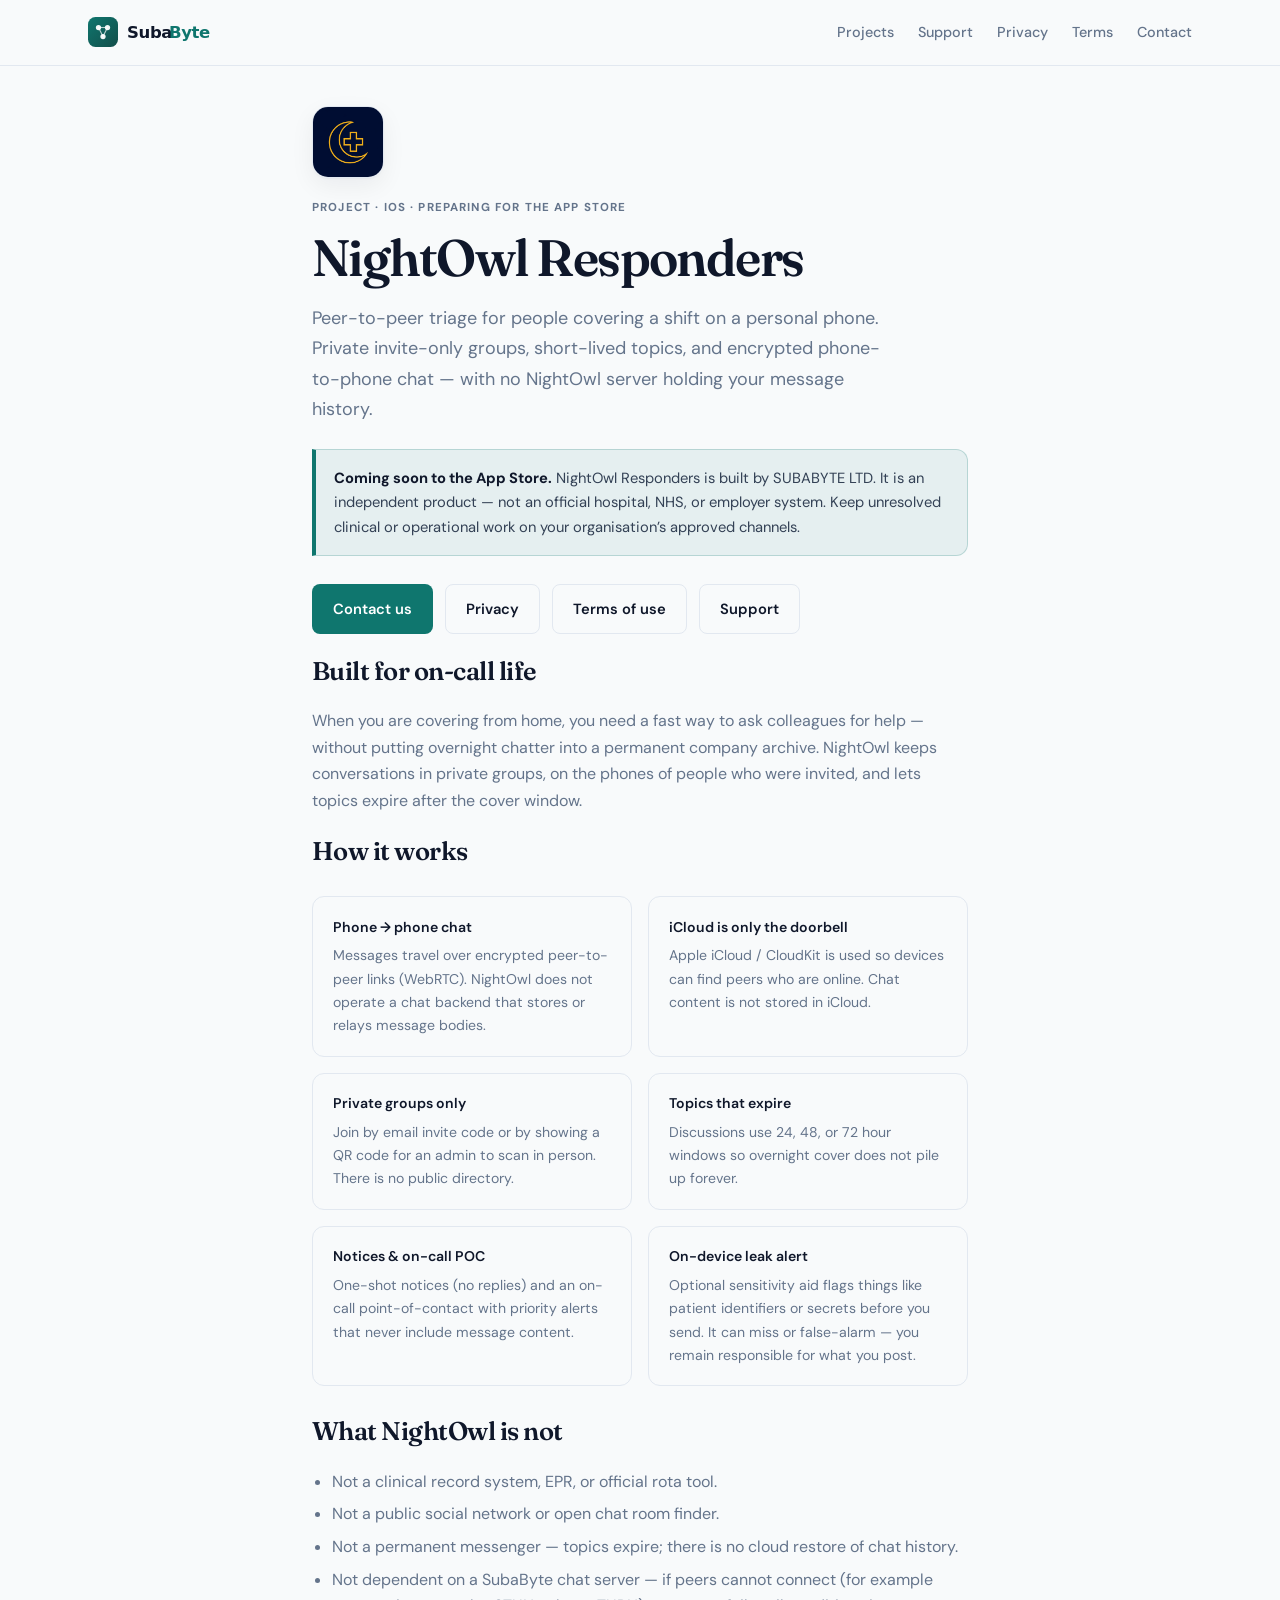
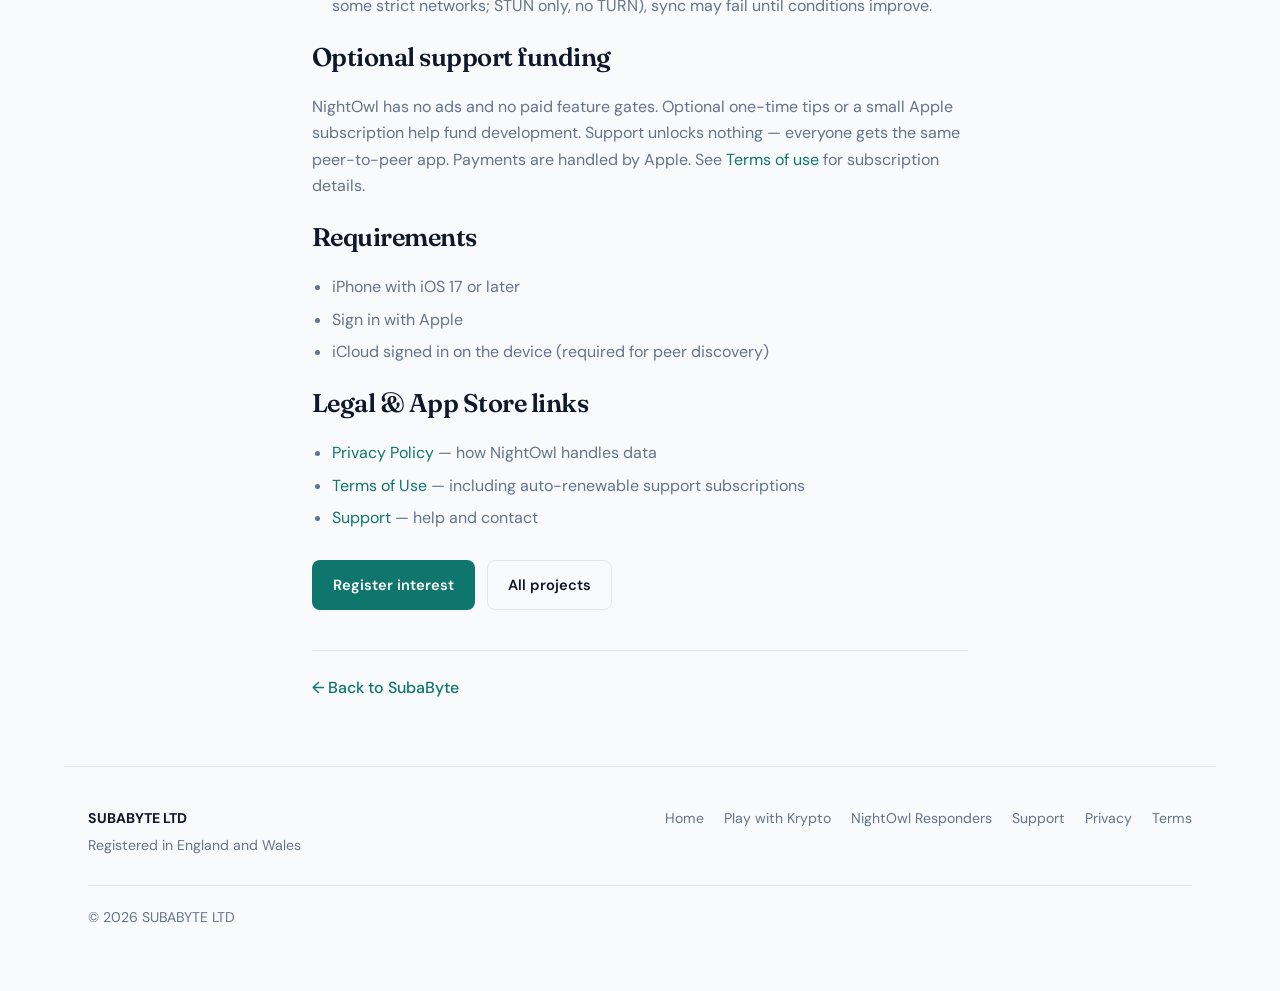
==== nightowl-responders.html @ ca00fe1f "Add NightOwl Responders product page and App Store legal URLs. Rename Topic Chat to NightOwl on the " ====
<!DOCTYPE html>
<html lang="en-GB">
<head>
  <meta charset="utf-8">
  <meta name="viewport" content="width=device-width, initial-scale=1">
  <title>NightOwl Responders — SubaByte</title>
  <meta name="description" content="NightOwl Responders is a privacy-first peer-to-peer on-call chat app from SUBABYTE LTD. Private groups, short-lived topics, no NightOwl chat server — messages stay on your phones.">
  <link rel="canonical" href="https://subabyte.co.uk/nightowl-responders.html">
  <link rel="icon" href="assets/logo-mark.svg" type="image/svg+xml">
  <link rel="preconnect" href="https://fonts.googleapis.com">
  <link rel="preconnect" href="https://fonts.gstatic.com" crossorigin>
  <link href="https://fonts.googleapis.com/css2?family=DM+Sans:ital,opsz,wght@0,9..40,400;0,9..40,500;0,9..40,600;0,9..40,700&family=Fraunces:opsz,wght@9..144,500;9..144,600;9..144,700&display=swap" rel="stylesheet">
  <link rel="stylesheet" href="styles.css">
</head>
<body>
  <header class="site-header">
    <div class="site-header__inner">
      <a class="brand" href="index.html">
        <img src="assets/logo.svg" alt="SubaByte" width="168" height="40">
      </a>
      <nav>
        <a href="index.html#projects">Projects</a>
        <a href="support.html">Support</a>
        <a href="privacy.html">Privacy</a>
        <a href="terms.html">Terms</a>
        <a href="mailto:contact@subabyte.co.uk">Contact</a>
      </nav>
    </div>
  </header>

  <main class="page project-page">
    <img class="app-hero-icon" src="assets/nightowl-responders-icon.png" width="72" height="72" alt="NightOwl Responders app icon">
    <p class="eyebrow">Project · iOS · Preparing for the App Store</p>
    <h1>NightOwl Responders</h1>
    <p class="lede">
      Peer-to-peer triage for people covering a shift on a personal phone.
      Private invite-only groups, short-lived topics, and encrypted phone-to-phone chat —
      with no NightOwl server holding your message history.
    </p>

    <div class="note">
      <strong>Coming soon to the App Store.</strong>
      NightOwl Responders is built by SUBABYTE LTD. It is an independent product —
      not an official hospital, NHS, or employer system. Keep unresolved clinical or
      operational work on your organisation’s approved channels.
    </div>

    <p class="cta-row">
      <a class="button" href="mailto:contact@subabyte.co.uk?subject=NightOwl%20Responders">Contact us</a>
      <a class="button ghost" href="privacy.html#nightowl">Privacy</a>
      <a class="button ghost" href="terms.html">Terms of use</a>
      <a class="button ghost" href="support.html#nightowl">Support</a>
    </p>

    <h2>Built for on-call life</h2>
    <p>
      When you are covering from home, you need a fast way to ask colleagues for help —
      without putting overnight chatter into a permanent company archive.
      NightOwl keeps conversations in private groups, on the phones of people who were invited,
      and lets topics expire after the cover window.
    </p>

    <h2>How it works</h2>
    <div class="card-grid">
      <div class="info-card">
        <h4>Phone → phone chat</h4>
        <p>Messages travel over encrypted peer-to-peer links (WebRTC). NightOwl does not operate a chat backend that stores or relays message bodies.</p>
      </div>
      <div class="info-card">
        <h4>iCloud is only the doorbell</h4>
        <p>Apple iCloud / CloudKit is used so devices can find peers who are online. Chat content is not stored in iCloud.</p>
      </div>
      <div class="info-card">
        <h4>Private groups only</h4>
        <p>Join by email invite code or by showing a QR code for an admin to scan in person. There is no public directory.</p>
      </div>
      <div class="info-card">
        <h4>Topics that expire</h4>
        <p>Discussions use 24, 48, or 72 hour windows so overnight cover does not pile up forever.</p>
      </div>
      <div class="info-card">
        <h4>Notices &amp; on-call POC</h4>
        <p>One-shot notices (no replies) and an on-call point-of-contact with priority alerts that never include message content.</p>
      </div>
      <div class="info-card">
        <h4>On-device leak alert</h4>
        <p>Optional sensitivity aid flags things like patient identifiers or secrets before you send. It can miss or false-alarm — you remain responsible for what you post.</p>
      </div>
    </div>

    <h2>What NightOwl is not</h2>
    <ul>
      <li>Not a clinical record system, EPR, or official rota tool.</li>
      <li>Not a public social network or open chat room finder.</li>
      <li>Not a permanent messenger — topics expire; there is no cloud restore of chat history.</li>
      <li>Not dependent on a SubaByte chat server — if peers cannot connect (for example some strict networks; STUN only, no TURN), sync may fail until conditions improve.</li>
    </ul>

    <h2>Optional support funding</h2>
    <p>
      NightOwl has no ads and no paid feature gates. Optional one-time tips or a small
      Apple subscription help fund development. Support unlocks nothing — everyone gets
      the same peer-to-peer app. Payments are handled by Apple.
      See <a href="terms.html">Terms of use</a> for subscription details.
    </p>

    <h2>Requirements</h2>
    <ul>
      <li>iPhone with iOS&nbsp;17 or later</li>
      <li>Sign in with Apple</li>
      <li>iCloud signed in on the device (required for peer discovery)</li>
    </ul>

    <h2>Legal &amp; App Store links</h2>
    <ul>
      <li><a href="privacy.html#nightowl">Privacy Policy</a> — how NightOwl handles data</li>
      <li><a href="terms.html">Terms of Use</a> — including auto-renewable support subscriptions</li>
      <li><a href="support.html#nightowl">Support</a> — help and contact</li>
    </ul>

    <p class="cta-row">
      <a class="button" href="mailto:contact@subabyte.co.uk?subject=NightOwl%20Responders%20interest">Register interest</a>
      <a class="button ghost" href="index.html#projects">All projects</a>
    </p>

    <p class="back-link"><a href="index.html">← Back to SubaByte</a></p>
  </main>

  <footer class="site-footer">
    <div class="footer-brand">
      <strong>SUBABYTE LTD</strong>
      <span>Registered in England and Wales</span>
    </div>
    <div class="footer-links">
      <a href="index.html">Home</a>
      <a href="play-with-krypto.html">Play with Krypto</a>
      <a href="nightowl-responders.html">NightOwl Responders</a>
      <a href="support.html">Support</a>
      <a href="privacy.html">Privacy</a>
      <a href="terms.html">Terms</a>
    </div>
    <p class="footer-copy">© <span id="year"></span> SUBABYTE LTD</p>
  </footer>
  <script>document.getElementById("year").textContent = new Date().getFullYear();</script>
</body>
</html>
---- styles.css ----
/* SubaByte LTD — company site */
:root {
  --bg: #f8fafb;
  --bg-elevated: #ffffff;
  --ink: #0f172a;
  --ink-soft: #334155;
  --muted: #64748b;
  --accent: #0f766e;
  --accent-dark: #134e4a;
  --accent-soft: rgba(15, 118, 110, 0.08);
  --accent-border: rgba(15, 118, 110, 0.22);
  --line: #e2e8f0;
  --shadow: 0 1px 2px rgba(15, 23, 42, 0.04), 0 8px 24px rgba(15, 23, 42, 0.06);
  --shadow-lg: 0 4px 6px rgba(15, 23, 42, 0.04), 0 20px 40px rgba(15, 23, 42, 0.08);
  --max: 44rem;
  --wide: 72rem;
  --radius: 12px;
  --radius-lg: 16px;
  --sans: "DM Sans", "Segoe UI", system-ui, sans-serif;
  --serif: "Fraunces", Georgia, "Times New Roman", serif;
}

* { box-sizing: border-box; }
html { scroll-behavior: smooth; }

body {
  margin: 0;
  font-family: var(--sans);
  background: var(--bg);
  color: var(--ink);
  line-height: 1.65;
  min-height: 100vh;
  -webkit-font-smoothing: antialiased;
}

a { color: var(--accent); text-decoration: none; }
a:hover { text-decoration: underline; text-underline-offset: 0.18em; }

/* Header */
.site-header {
  position: sticky;
  top: 0;
  z-index: 100;
  background: rgba(248, 250, 251, 0.92);
  backdrop-filter: blur(12px);
  border-bottom: 1px solid var(--line);
}

.site-header__inner {
  max-width: var(--wide);
  margin: 0 auto;
  padding: 0.9rem 1.5rem;
  display: flex;
  align-items: center;
  justify-content: space-between;
  gap: 1rem;
}

.brand {
  display: flex;
  align-items: center;
  gap: 0.65rem;
  text-decoration: none;
  color: var(--ink);
}

.brand:hover { text-decoration: none; }

.brand img,
.brand svg {
  height: 36px;
  width: auto;
  display: block;
}

.brand--compact img { height: 32px; }

nav {
  display: flex;
  flex-wrap: wrap;
  justify-content: flex-end;
  align-items: center;
  gap: 0.25rem 1.5rem;
}

nav a {
  color: var(--muted);
  font-size: 0.9rem;
  font-weight: 500;
  text-decoration: none;
}

nav a:hover,
nav a[aria-current="page"] {
  color: var(--ink);
}

/* Layout */
.hero,
.page,
.section {
  max-width: var(--max);
  margin: 0 auto;
  padding: 2.5rem 1.5rem 0.5rem;
}

.section--wide {
  max-width: var(--wide);
}

.company-hero {
  max-width: var(--wide);
  padding: 4rem 1.5rem 3rem;
  display: grid;
  grid-template-columns: 1fr;
  gap: 2.5rem;
  align-items: center;
}

@media (min-width: 900px) {
  .company-hero {
    grid-template-columns: 1.15fr 0.85fr;
    padding-top: 5rem;
    padding-bottom: 4rem;
  }
}

.hero-panel {
  background: var(--bg-elevated);
  border: 1px solid var(--line);
  border-radius: var(--radius-lg);
  padding: 1.75rem;
  box-shadow: var(--shadow);
}

.hero-panel__title {
  font-size: 0.72rem;
  font-weight: 700;
  letter-spacing: 0.08em;
  text-transform: uppercase;
  color: var(--accent);
  margin: 0 0 1rem;
}

.trust-list {
  list-style: none;
  padding: 0;
  margin: 0;
}

.trust-list li {
  display: flex;
  align-items: flex-start;
  gap: 0.65rem;
  padding: 0.55rem 0;
  border-bottom: 1px solid var(--line);
  color: var(--ink-soft);
  font-size: 0.92rem;
}

.trust-list li:last-child { border-bottom: none; }

.trust-list li::before {
  content: "✓";
  color: var(--accent);
  font-weight: 700;
  flex-shrink: 0;
}

.eyebrow {
  text-transform: uppercase;
  letter-spacing: 0.1em;
  font-size: 0.72rem;
  color: var(--accent);
  font-weight: 700;
  margin: 0 0 0.85rem;
}

h1 {
  font-family: var(--serif);
  font-size: clamp(2.2rem, 5vw, 3.2rem);
  font-weight: 600;
  line-height: 1.1;
  letter-spacing: -0.03em;
  margin: 0 0 1rem;
  color: var(--ink);
}

h2 {
  font-family: var(--serif);
  font-size: 1.6rem;
  font-weight: 600;
  margin: 0 0 0.85rem;
  letter-spacing: -0.02em;
}

h3 {
  font-family: var(--serif);
  font-size: 1.25rem;
  font-weight: 600;
  margin: 0 0 0.5rem;
}

h4 {
  font-size: 0.95rem;
  font-weight: 600;
  margin: 1.25rem 0 0.4rem;
  color: var(--ink);
}

.lede,
.section p,
.page p,
.section-intro {
  color: var(--muted);
}

.lede {
  font-size: 1.125rem;
  max-width: 36rem;
  margin: 0;
  line-height: 1.7;
}

.section p { margin: 0 0 1rem; }
.section-intro { margin: -0.2rem 0 1.75rem; }

.section-heading {
  max-width: var(--wide);
  margin: 0 auto;
  padding: 0 1.5rem;
}

.section-heading h2 { margin-bottom: 0.35rem; }

/* Buttons */
.cta-row {
  display: flex;
  flex-wrap: wrap;
  gap: 0.75rem;
  margin-top: 1.75rem;
}

.button {
  display: inline-flex;
  align-items: center;
  justify-content: center;
  padding: 0.75rem 1.25rem;
  border-radius: 8px;
  background: var(--accent);
  color: #fff;
  font-weight: 600;
  font-size: 0.92rem;
  text-decoration: none;
  border: 1px solid transparent;
  transition: background 0.15s ease, transform 0.15s ease;
}

.button:hover {
  text-decoration: none;
  background: var(--accent-dark);
}

.button.ghost {
  background: transparent;
  color: var(--ink);
  border-color: var(--line);
}

.button.ghost:hover {
  background: var(--bg-elevated);
  border-color: var(--muted);
}

/* Official Apple App Store badge — do not recolor or alter artwork */
.app-store-badge {
  display: inline-flex;
  align-items: center;
  line-height: 0;
  text-decoration: none;
}

.app-store-badge:hover {
  text-decoration: none;
  opacity: 0.92;
}

.app-store-badge img {
  display: block;
  height: 40px;
  width: auto;
}

.text-link {
  font-weight: 600;
  color: var(--accent);
}

/* Project cards */
.project-grid {
  max-width: var(--wide);
  margin: 0 auto;
  padding: 0 1.5rem 1rem;
  display: grid;
  gap: 1.25rem;
}

@media (min-width: 768px) {
  .project-grid {
    grid-template-columns: repeat(2, 1fr);
  }

  .project-grid .project--featured {
    grid-column: 1 / -1;
  }
}

.project {
  background: var(--bg-elevated);
  border: 1px solid var(--line);
  border-radius: var(--radius-lg);
  padding: 1.5rem 1.6rem;
  box-shadow: var(--shadow);
  display: flex;
  flex-direction: column;
  gap: 0.75rem;
}

.project--featured {
  display: grid;
  gap: 1.5rem;
}

@media (min-width: 768px) {
  .project--featured {
    grid-template-columns: 1fr 1fr;
    padding: 2rem;
  }
}

.project-soon {
  border-style: dashed;
  background: transparent;
  box-shadow: none;
}

.project-icon {
  width: 48px;
  height: 48px;
  border-radius: 10px;
  display: flex;
  align-items: center;
  justify-content: center;
  font-size: 1.35rem;
  background: var(--accent-soft);
  border: 1px solid var(--accent-border);
}

.project-app-icon {
  width: 56px;
  height: 56px;
  border-radius: 12px;
  display: block;
  object-fit: cover;
  border: 1px solid var(--line);
  box-shadow: var(--shadow);
}

.project-page .app-hero-icon {
  width: 72px;
  height: 72px;
  border-radius: 16px;
  display: block;
  margin: 0 0 1.25rem;
  object-fit: cover;
  border: 1px solid var(--line);
  box-shadow: var(--shadow);
}

.project-status {
  margin: 0;
  font-size: 0.7rem;
  font-weight: 700;
  letter-spacing: 0.07em;
  text-transform: uppercase;
  color: var(--accent);
}

.project-soon .project-status { color: var(--muted); }

.project-copy p {
  margin: 0 0 0.75rem;
  color: var(--muted);
  font-size: 0.95rem;
}

.project-copy p:last-child { margin-bottom: 0; }

.feature-tags {
  display: flex;
  flex-wrap: wrap;
  gap: 0.45rem;
  margin: 0.5rem 0 0;
  padding: 0;
  list-style: none;
}

.feature-tags li {
  font-size: 0.75rem;
  font-weight: 600;
  padding: 0.3rem 0.65rem;
  border-radius: 999px;
  background: var(--accent-soft);
  color: var(--accent-dark);
  border: 1px solid var(--accent-border);
}

/* Values strip */
.values-strip {
  max-width: var(--wide);
  margin: 3rem auto 0;
  padding: 2rem 1.5rem;
  display: grid;
  gap: 1.25rem;
  border-top: 1px solid var(--line);
  border-bottom: 1px solid var(--line);
  background: var(--bg-elevated);
}

@media (min-width: 768px) {
  .values-strip {
    grid-template-columns: repeat(3, 1fr);
    gap: 2rem;
  }
}

.value-item h3 {
  font-family: var(--sans);
  font-size: 0.95rem;
  margin-bottom: 0.35rem;
}

.value-item p {
  margin: 0;
  font-size: 0.9rem;
  color: var(--muted);
}

/* Contact */
.contact-band {
  max-width: var(--wide);
  margin: 0 auto;
  padding: 3rem 1.5rem 4rem;
  text-align: center;
}

.contact-band h2 { margin-bottom: 0.5rem; }

.contact-band p {
  color: var(--muted);
  max-width: 28rem;
  margin: 0 auto 1.25rem;
}

/* Cards & content */
.card {
  margin: 1.25rem 0;
  padding: 1.35rem 1.5rem;
  background: var(--bg-elevated);
  border: 1px solid var(--line);
  border-radius: var(--radius);
  box-shadow: var(--shadow);
}

.card strong { color: var(--ink); }
.card p { color: var(--muted); margin: 0.35rem 0; }

.card-grid {
  display: grid;
  gap: 1rem;
  margin: 1.5rem 0;
}

@media (min-width: 600px) {
  .card-grid { grid-template-columns: repeat(2, 1fr); }
}

.info-card {
  padding: 1.15rem 1.25rem;
  background: var(--bg);
  border: 1px solid var(--line);
  border-radius: var(--radius);
}

.info-card h4 {
  margin: 0 0 0.35rem;
  font-size: 0.88rem;
}

.info-card p {
  margin: 0;
  font-size: 0.88rem;
  color: var(--muted);
}

table {
  width: 100%;
  border-collapse: collapse;
  margin: 1rem 0 1.5rem;
  font-size: 0.92rem;
  background: var(--bg-elevated);
  border: 1px solid var(--line);
  border-radius: var(--radius);
  overflow: hidden;
}

th, td {
  text-align: left;
  padding: 0.75rem 1rem;
  border-bottom: 1px solid var(--line);
  vertical-align: top;
  color: var(--muted);
}

th {
  color: var(--ink);
  font-weight: 600;
  background: var(--bg);
  font-size: 0.82rem;
  text-transform: uppercase;
  letter-spacing: 0.04em;
}

tr:last-child td { border-bottom: none; }

ul, ol { padding-left: 1.25rem; color: var(--muted); }
li { margin: 0.4rem 0; }

.meta {
  font-size: 0.88rem;
  color: var(--muted);
  margin-bottom: 2rem;
  padding-bottom: 1.5rem;
  border-bottom: 1px solid var(--line);
}

.note {
  font-size: 0.92rem;
  background: var(--accent-soft);
  border: 1px solid var(--accent-border);
  border-left: 4px solid var(--accent);
  border-radius: 0 var(--radius) var(--radius) 0;
  padding: 1rem 1.15rem;
  margin: 1.5rem 0;
  color: var(--ink-soft);
}

.note strong { color: var(--ink); }

.back-link {
  margin-top: 2.5rem;
  padding-top: 1.5rem;
  border-top: 1px solid var(--line);
  font-weight: 500;
}

.page-hero {
  padding-top: 3rem;
  padding-bottom: 0.5rem;
}

.project-page { padding-top: 2.5rem; padding-bottom: 3rem; }

.promo-video {
  margin: 1.75rem 0 0;
  padding: 0;
  width: 100%;
  max-width: 100%;
  scroll-margin-top: 5.5rem;
}

.promo-video__frame {
  position: relative;
  width: 100%;
  max-width: 100%;
  overflow: hidden;
  border-radius: var(--radius-lg);
  background: #0b1220;
  border: 1px solid var(--line);
  box-shadow: var(--shadow-lg);
  aspect-ratio: 16 / 9;
}

.promo-video video {
  display: block;
  position: absolute;
  inset: 0;
  width: 100%;
  height: 100%;
  margin: 0;
  object-fit: contain;
  object-position: center center;
  background: #0b1220;
}

.promo-video figcaption {
  margin-top: 0.65rem;
  font-size: 0.9rem;
  color: var(--muted);
}

/* Let the promo breathe a bit wider than body copy on this page */
.project-page .promo-video {
  max-width: min(100%, 52rem);
}

.faq-item { margin-bottom: 1.5rem; }
.faq-item h3 {
  font-family: var(--sans);
  font-size: 1rem;
  margin-bottom: 0.35rem;
}

/* Footer */
.site-footer {
  max-width: var(--wide);
  margin: 0 auto;
  padding: 2.5rem 1.5rem 3rem;
  border-top: 1px solid var(--line);
  color: var(--muted);
  font-size: 0.88rem;
  display: grid;
  gap: 1.25rem;
}

@media (min-width: 640px) {
  .site-footer {
    grid-template-columns: 1fr auto;
    align-items: start;
  }

  .footer-copy {
    grid-column: 1 / -1;
    margin-top: 0.5rem;
    padding-top: 1.25rem;
    border-top: 1px solid var(--line);
  }
}

.footer-links {
  display: flex;
  flex-wrap: wrap;
  gap: 0.75rem 1.25rem;
}

.footer-links a { color: var(--muted); }
.footer-links a:hover { color: var(--ink); }

.footer-brand strong {
  display: block;
  color: var(--ink);
  margin-bottom: 0.25rem;
}

@media (max-width: 640px) {
  .site-header__inner {
    flex-direction: column;
    align-items: flex-start;
  }

  nav { justify-content: flex-start; }

  .company-hero {
    padding-top: 2.5rem;
  }
}
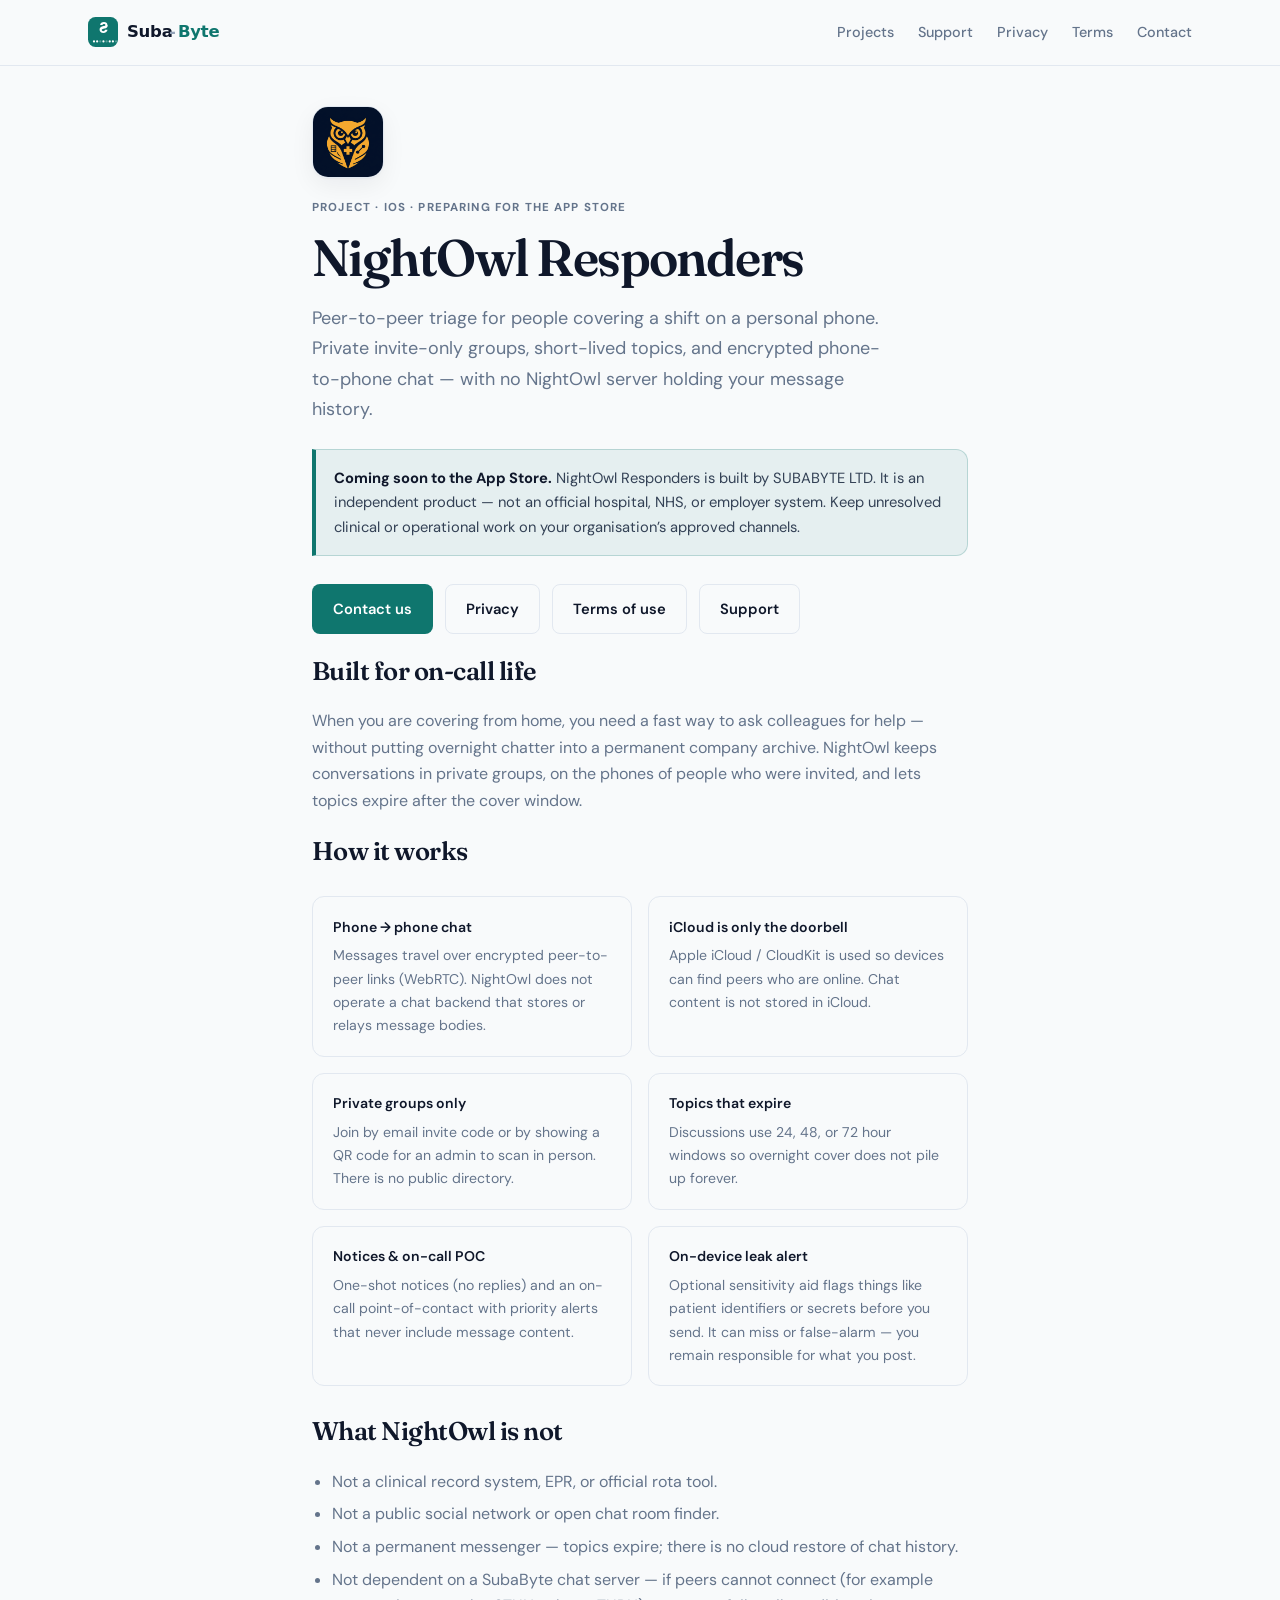
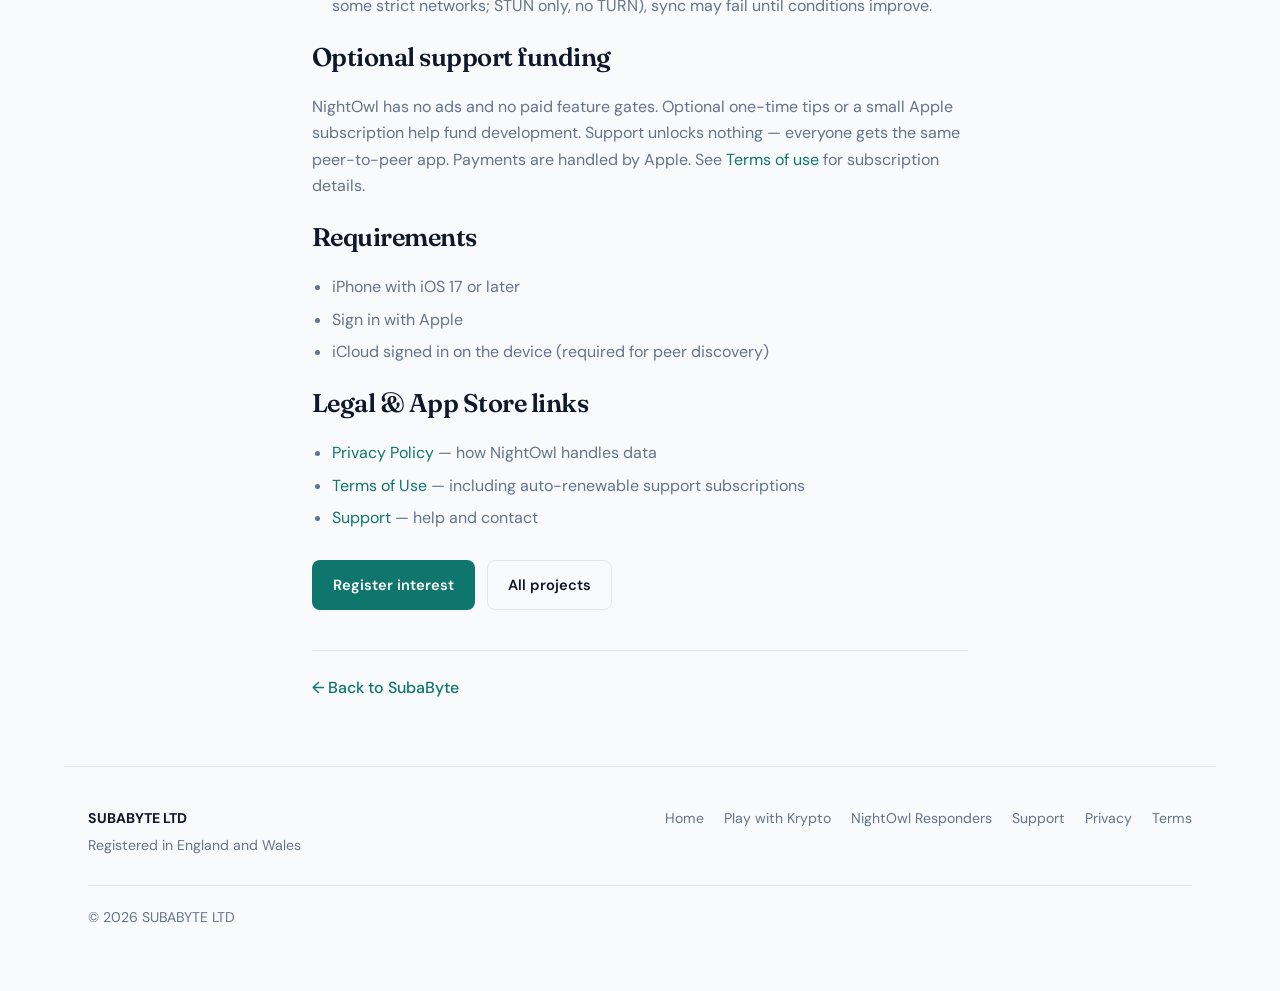
==== commit 2c6b300e: "Make Suba-Byte mark unmistakable and bust logo cache. Use a bold S over an eight-bit row, Suba-Byte " ====
--- a/nightowl-responders.html
+++ b/nightowl-responders.html
@@ -6,7 +6,7 @@
   <title>NightOwl Responders — SubaByte</title>
   <meta name="description" content="NightOwl Responders is a privacy-first peer-to-peer on-call chat app from SUBABYTE LTD. Private groups, short-lived topics, no NightOwl chat server — messages stay on your phones.">
   <link rel="canonical" href="https://subabyte.co.uk/nightowl-responders.html">
-  <link rel="icon" href="assets/logo-mark.svg" type="image/svg+xml">
+  <link rel="icon" href="assets/logo-mark.svg?v=3" type="image/svg+xml">
   <link rel="preconnect" href="https://fonts.googleapis.com">
   <link rel="preconnect" href="https://fonts.gstatic.com" crossorigin>
   <link href="https://fonts.googleapis.com/css2?family=DM+Sans:ital,opsz,wght@0,9..40,400;0,9..40,500;0,9..40,600;0,9..40,700&family=Fraunces:opsz,wght@9..144,500;9..144,600;9..144,700&display=swap" rel="stylesheet">
@@ -16,7 +16,7 @@
   <header class="site-header">
     <div class="site-header__inner">
       <a class="brand" href="index.html">
-        <img src="assets/logo.svg" alt="SubaByte" width="168" height="40">
+        <img src="assets/logo.svg?v=3" alt="SubaByte" width="168" height="40">
       </a>
       <nav>
         <a href="index.html#projects">Projects</a>
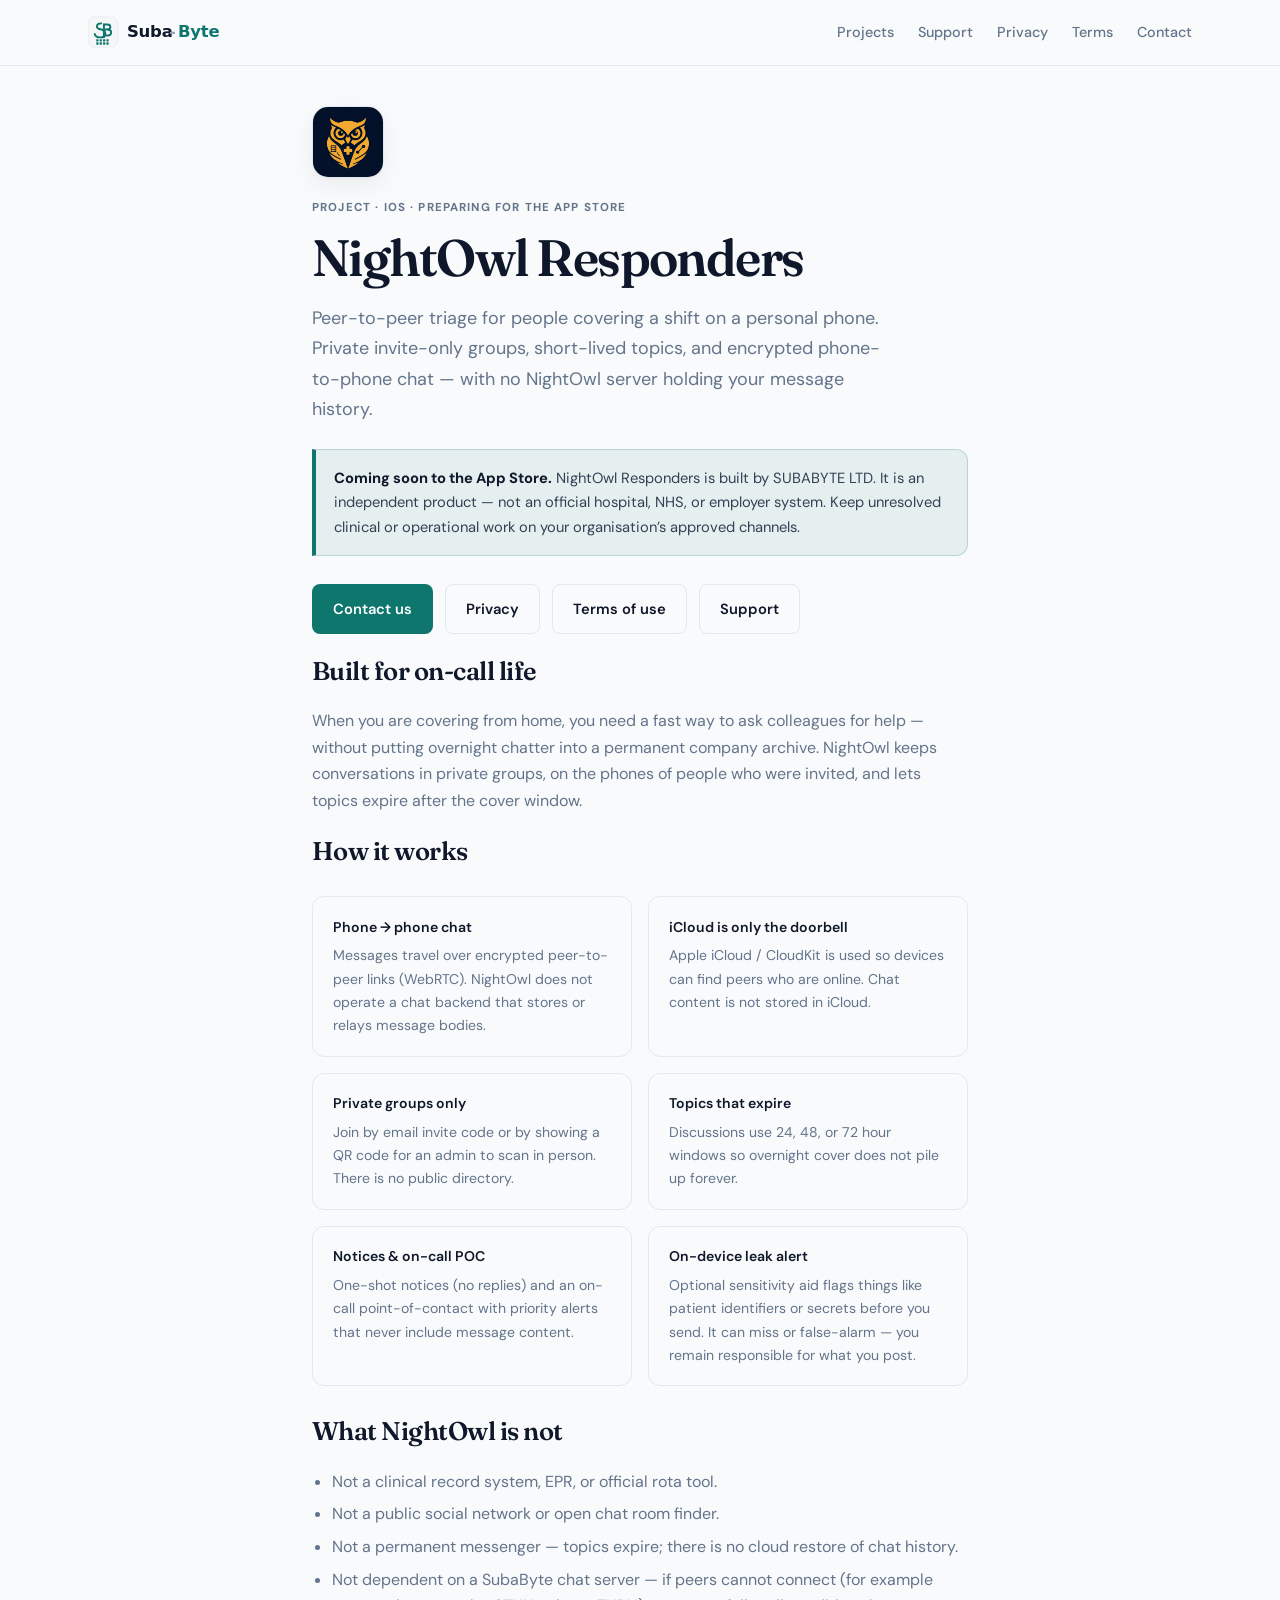
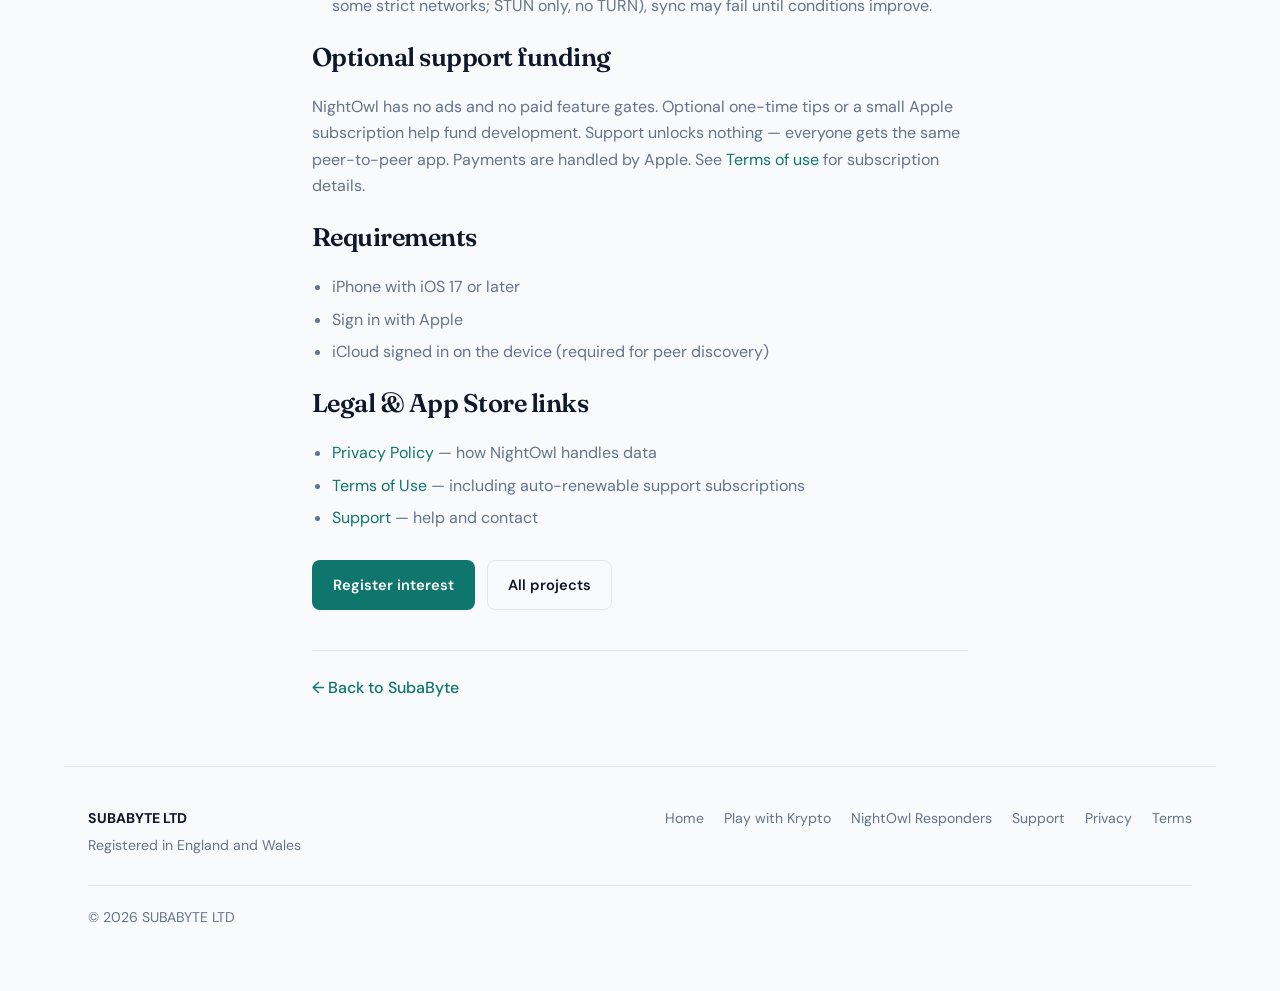
==== commit 6acd2cb7: "Ship SubaByte logo option G (cream SB monogram). Install cream/teal mark for favicon and header word" ====
--- a/nightowl-responders.html
+++ b/nightowl-responders.html
@@ -6,7 +6,8 @@
   <title>NightOwl Responders — SubaByte</title>
   <meta name="description" content="NightOwl Responders is a privacy-first peer-to-peer on-call chat app from SUBABYTE LTD. Private groups, short-lived topics, no NightOwl chat server — messages stay on your phones.">
   <link rel="canonical" href="https://subabyte.co.uk/nightowl-responders.html">
-  <link rel="icon" href="assets/logo-mark.svg?v=3" type="image/svg+xml">
+  <link rel="icon" href="assets/logo-mark.png?v=4" type="image/png">
+  <link rel="icon" href="assets/logo-mark.svg?v=4" type="image/svg+xml">
   <link rel="preconnect" href="https://fonts.googleapis.com">
   <link rel="preconnect" href="https://fonts.gstatic.com" crossorigin>
   <link href="https://fonts.googleapis.com/css2?family=DM+Sans:ital,opsz,wght@0,9..40,400;0,9..40,500;0,9..40,600;0,9..40,700&family=Fraunces:opsz,wght@9..144,500;9..144,600;9..144,700&display=swap" rel="stylesheet">
@@ -16,7 +17,7 @@
   <header class="site-header">
     <div class="site-header__inner">
       <a class="brand" href="index.html">
-        <img src="assets/logo.svg?v=3" alt="SubaByte" width="168" height="40">
+        <img src="assets/logo.svg?v=4" alt="SubaByte" width="168" height="40">
       </a>
       <nav>
         <a href="index.html#projects">Projects</a>
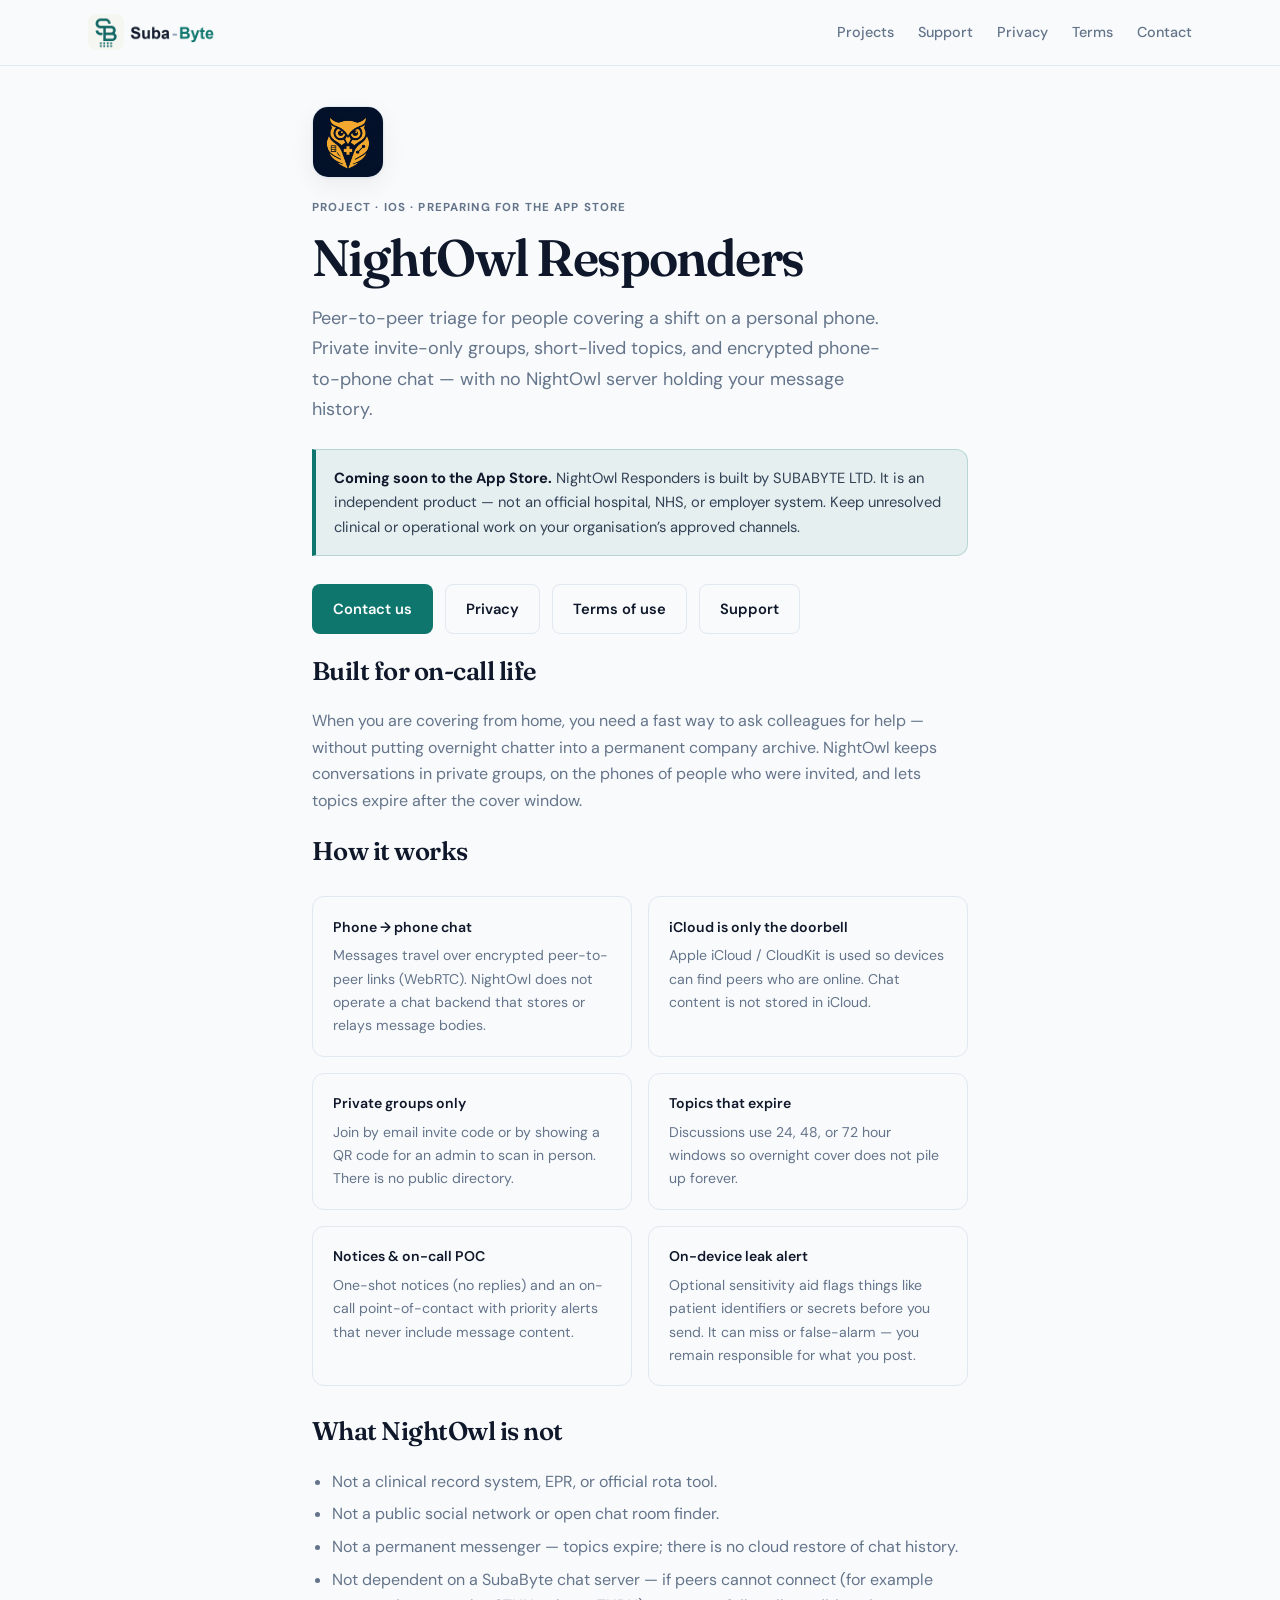
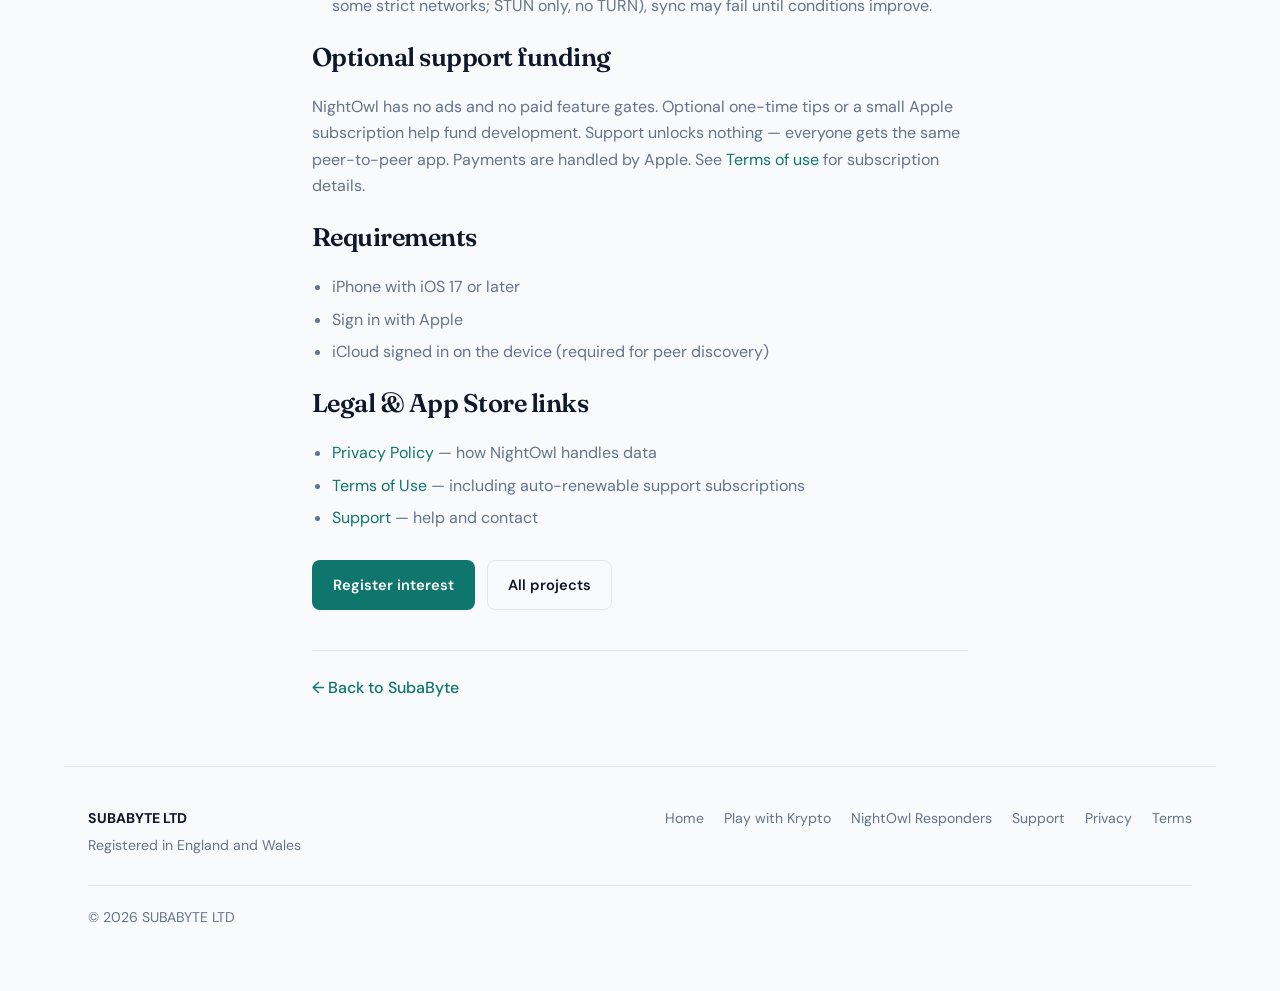
==== commit ff105c30: "Use Option G PNG artwork for the header lockup and favicon. Co-authored-by: Cursor <cursoragent@curs" ====
--- a/nightowl-responders.html
+++ b/nightowl-responders.html
@@ -17,7 +17,7 @@
   <header class="site-header">
     <div class="site-header__inner">
       <a class="brand" href="index.html">
-        <img src="assets/logo.svg?v=4" alt="SubaByte" width="168" height="40">
+        <img src="assets/logo.png?v=4" alt="SubaByte" width="200" height="40">
       </a>
       <nav>
         <a href="index.html#projects">Projects</a>
